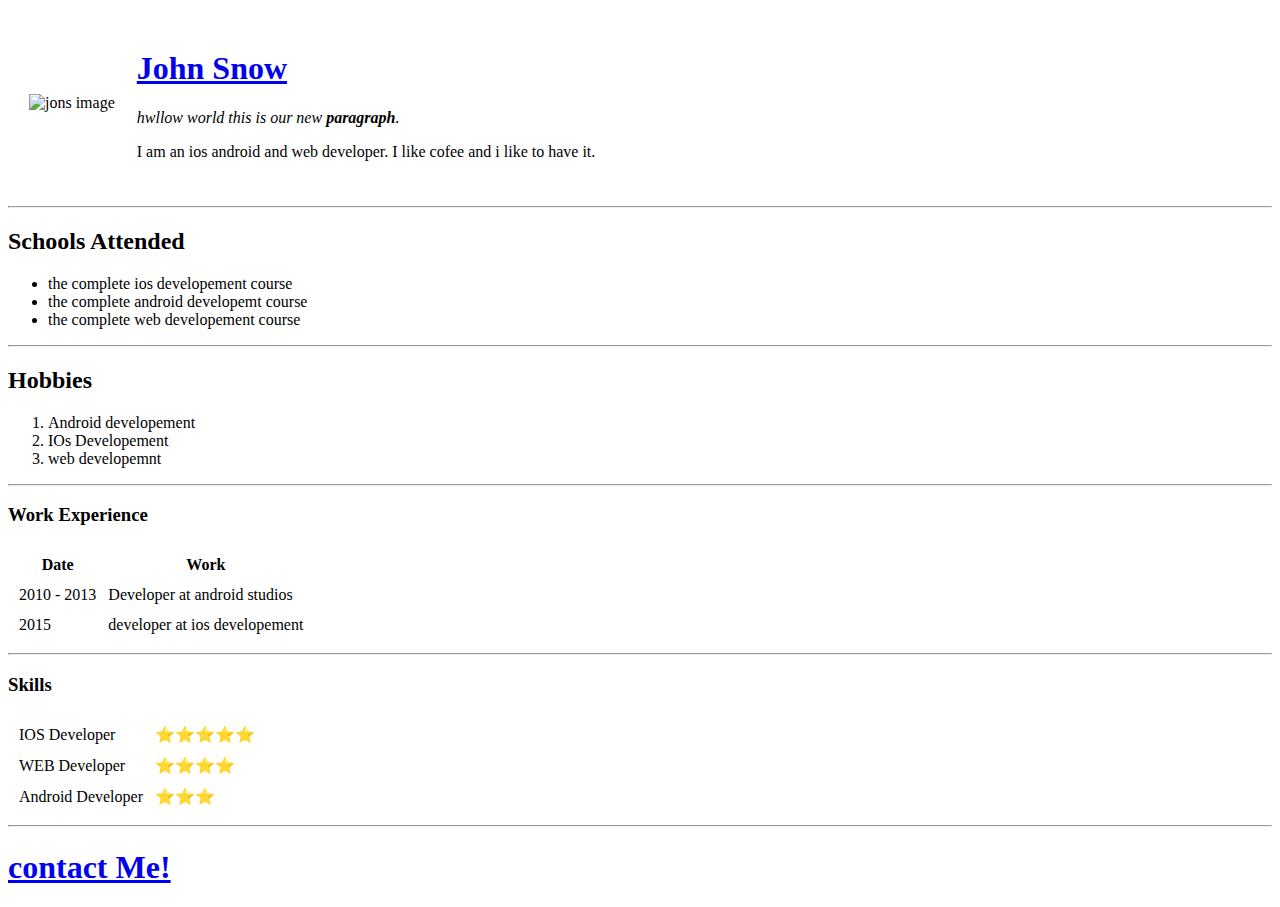
==== index.html @ 8ed2302a "my cv" ====
<!DOCTYPE html>
<html lang="en" dir="ltr">

<head>
  <meta charset="utf-8">
  <title></title>
</head>

<body>
  <table cellspacing="20">
    <tr>
      <td><img src="https://upload.wikimedia.org/wikipedia/en/3/30/Jon_Snow_Season_8.png" alt="jons image"></td>
      <td><h1> <a href="https://www.google.com/">John Snow</a></h1>
      <p><em>hwllow world this is our new <strong>paragraph</strong>.</em></p>
      <p>I am an ios android and web developer. I like cofee and i like to have it.</p></td>
    </tr>
  </table>


  <hr>
  <h2>Schools Attended</h2>
  <ul>
    <li>the complete ios developement course</li>
    <li>the complete android developemt course</li>
    <li>the complete web developement course</li>
  </ul>
  <hr>
  <h2>Hobbies</h2>
  <ol>
    <li>Android developement</li>
    <li>IOs Developement</li>
    <li>web developemnt</li>
  </ol>
  <hr>
  <h3>Work Experience</h3>
  <table cellspacing="10">
    <thead>
      <tr>
        <th>Date</th>
        <th>Work</th>
      </tr>
    </thead>
    <tbody>
      <tr>
        <td>2010 - 2013</td>
        <td>Developer at android studios</td>
      </tr>
      <tr>
        <td>2015</td>
        <td>developer at ios developement</td>
      </tr>
    </tbody>
  </table>
  <hr>
  <h3>Skills</h3>
  <table cellspacing="10">
    <tr>
      <td>IOS Developer</td>
      <td>⭐️⭐️⭐️⭐️⭐️</td>
    </tr>
    <tr>
      <td>WEB Developer</td>
      <td>⭐️⭐️⭐️⭐️</td>
    </tr>
    <tr>
      <td>Android Developer</td>
      <td>⭐️⭐️⭐️</td>
    </tr>
  </table>
  <hr>
  <h1><a href="contactme.html">contact Me!</a></h1>
</body>

</html>
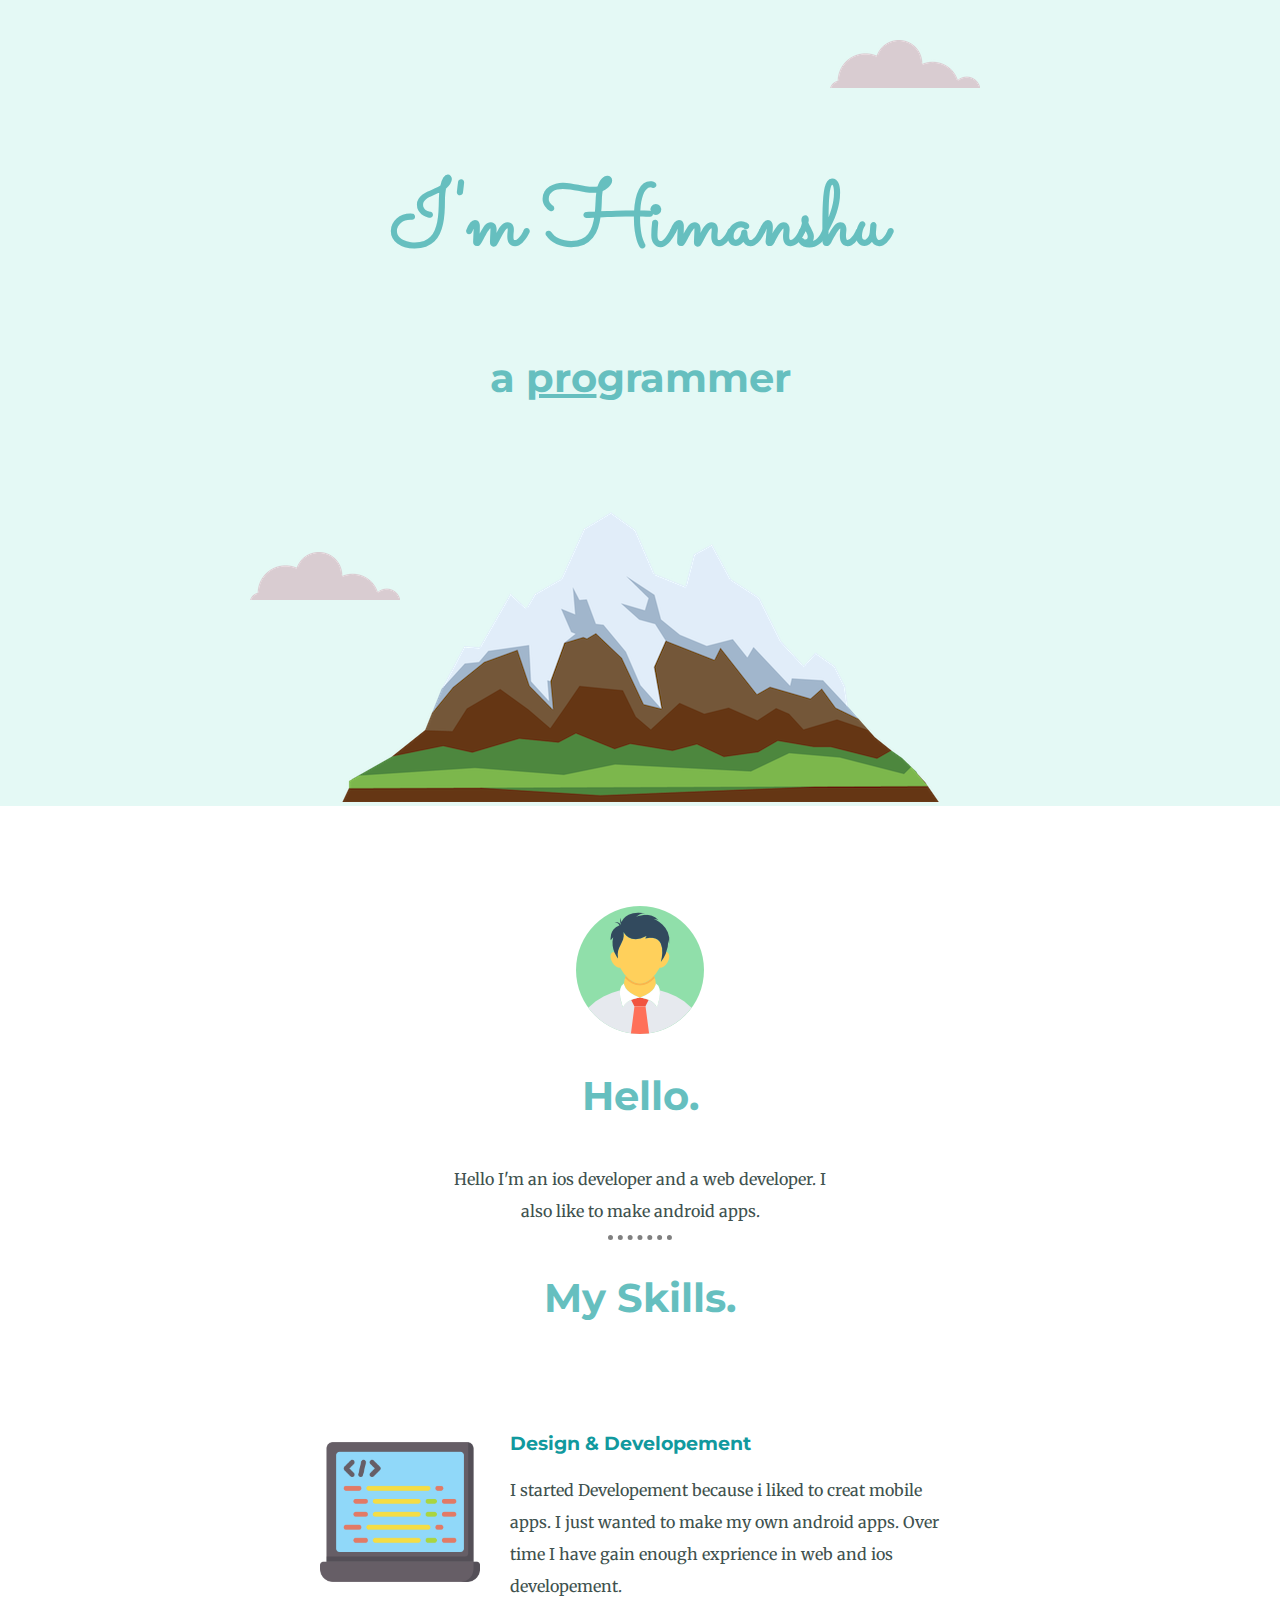
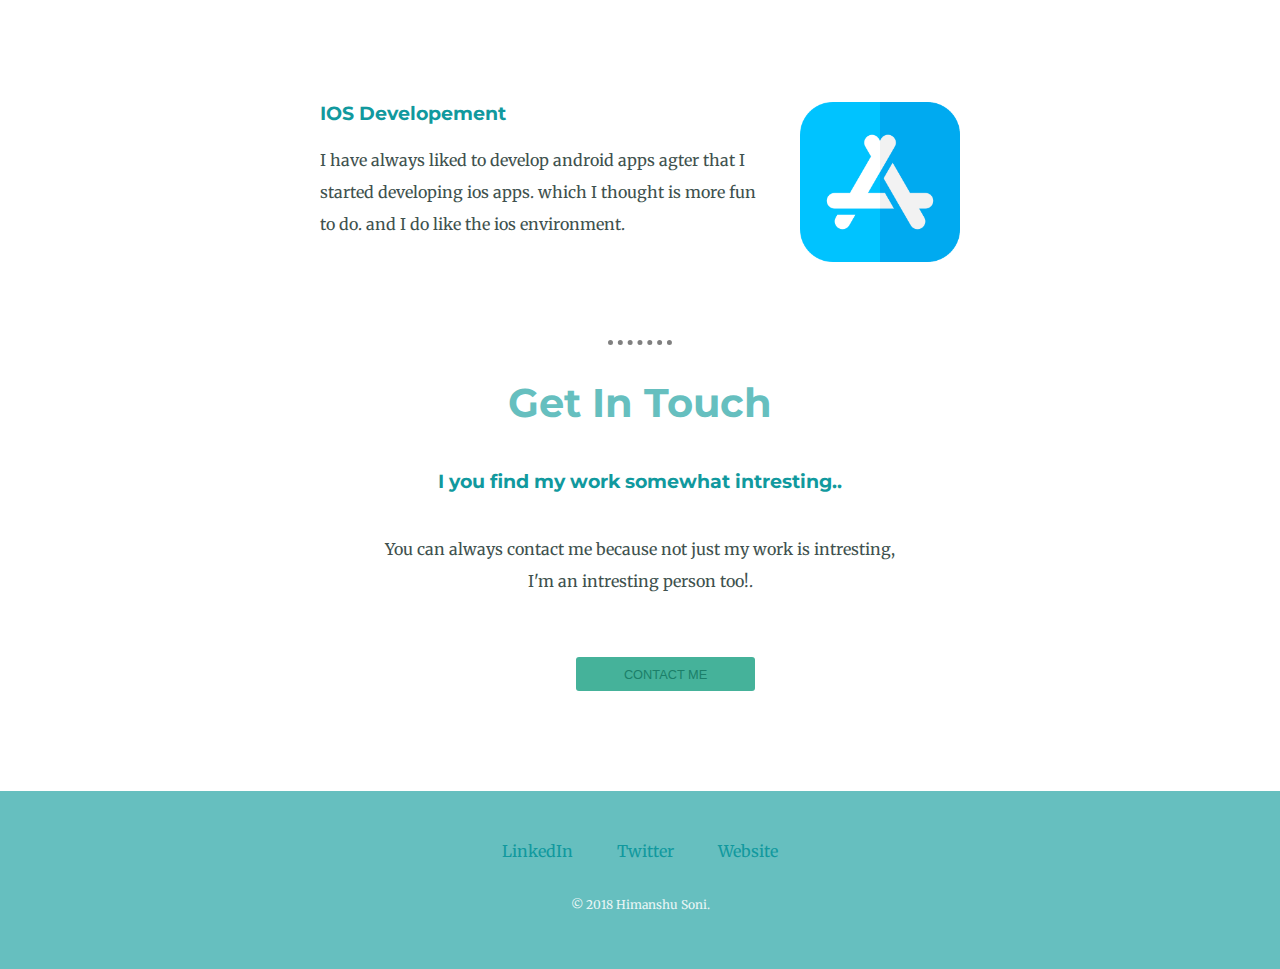
==== commit 8b7f41a5: "Add files via upload" ====
--- a/index.html
+++ b/index.html
@@ -1,74 +1,59 @@
 <!DOCTYPE html>
-<html lang="en" dir="ltr">
+<html>
+  <head>
+    <meta charset="utf-8">
+    <title>Himanshu</title>
+    <link rel="stylesheet" href="css/styles.css">
+    <link href="https://fonts.googleapis.com/css?family=Merriweather|Montserrat|Sacramento&display=swap" rel="stylesheet">
+  </head>
+  <!----------------------------------------------------------------------------------------->
+  <body>
+    <div class="top-container">
+      <img class="top-cloud" src="images/cloud.png" alt="cloud-image">
+      <h1>I'm Himanshu</h1>
+      <h2>a <span class="pro">pro</span>grammer</h2>
+      <img class="bottom-cloud" src="images/cloud.png" alt="cloud-image">
+      <img src="images/mountain.png" alt="mountain-image">
+    </div>
+    <!------------------------------------------------------------------------------------------>
+    <div class="middle-container">
+      <div class="profile">
+        <img src="images/man.png" alt="my profile image">
+        <h2>Hello.</h2>
+        <p class="intro"> Hello I'm an ios developer and a web developer. I also like to make android apps.</p>
+      </div>
+      <hr>
+      <div class="skills">
+        <h2>My Skills.</h2>
+        <div class="skill-row">
+          <img class="img-one" src="images/coding.png" alt="skill image">
+          <h3>Design & Developement</h3>
+          <p>I started Developement because i liked to creat mobile apps. I just wanted to make my own android apps. Over time I have gain enough exprience in web and ios developement.</p>
+        </div>
+        <div class="skill-row">
+          <img class="img-two" src="images/app-store.png" alt="skill image">
+          <h3>IOS Developement</h3>
+          <p>I have always liked to develop android apps agter that I started developing ios apps. which I thought is more fun to do. and I do like the ios environment.</p>
+        </div>
+      </div>
+      <hr>
+      <div class="contact-me">
+        <h2>Get In Touch</h2>
+        <h3>I you find my work somewhat intresting..</h3>
+        <p class="contact-message">You can always contact me because not just my work is intresting, I'm an intresting person too!.</p>
+        <a href="#" class="btn">CONTACT ME</a>
+      </div>
+    </div>
+<!-------------------------------------------------------------------------------------------------->
 
-<head>
-  <meta charset="utf-8">
-  <title></title>
-</head>
-
-<body>
-  <table cellspacing="20">
-    <tr>
-      <td><img src="https://upload.wikimedia.org/wikipedia/en/3/30/Jon_Snow_Season_8.png" alt="jons image"></td>
-      <td><h1> <a href="https://www.google.com/">John Snow</a></h1>
-      <p><em>hwllow world this is our new <strong>paragraph</strong>.</em></p>
-      <p>I am an ios android and web developer. I like cofee and i like to have it.</p></td>
-    </tr>
-  </table>
+    <div class="bottom-container">
+      <a class="footer-link" href="https://www.linkedin.com/">LinkedIn</a>
+      <a class="footer-link" href="https://twitter.com/">Twitter</a>
+      <a class="footer-link" href="https://www.appbrewery.co/">Website</a>
+      <p class="copyright">© 2018 Himanshu Soni.</p>
+    </div>
 
 
-  <hr>
-  <h2>Schools Attended</h2>
-  <ul>
-    <li>the complete ios developement course</li>
-    <li>the complete android developemt course</li>
-    <li>the complete web developement course</li>
-  </ul>
-  <hr>
-  <h2>Hobbies</h2>
-  <ol>
-    <li>Android developement</li>
-    <li>IOs Developement</li>
-    <li>web developemnt</li>
-  </ol>
-  <hr>
-  <h3>Work Experience</h3>
-  <table cellspacing="10">
-    <thead>
-      <tr>
-        <th>Date</th>
-        <th>Work</th>
-      </tr>
-    </thead>
-    <tbody>
-      <tr>
-        <td>2010 - 2013</td>
-        <td>Developer at android studios</td>
-      </tr>
-      <tr>
-        <td>2015</td>
-        <td>developer at ios developement</td>
-      </tr>
-    </tbody>
-  </table>
-  <hr>
-  <h3>Skills</h3>
-  <table cellspacing="10">
-    <tr>
-      <td>IOS Developer</td>
-      <td>⭐️⭐️⭐️⭐️⭐️</td>
-    </tr>
-    <tr>
-      <td>WEB Developer</td>
-      <td>⭐️⭐️⭐️⭐️</td>
-    </tr>
-    <tr>
-      <td>Android Developer</td>
-      <td>⭐️⭐️⭐️</td>
-    </tr>
-  </table>
-  <hr>
-  <h1><a href="contactme.html">contact Me!</a></h1>
-</body>
 
+  </body>
 </html>
--- a/css/styles.css
+++ b/css/styles.css
@@ -0,0 +1,120 @@
+body {
+  color: #40514E;
+  margin: 0;
+  text-align: center;
+  font-family: 'Merriweather', serif;
+
+}
+h1 {
+  font-size: 5.625em;
+  margin-top: 50px auto 0 auto;
+  font-family: 'Sacramento', cursive;
+  color: #66BFBF;
+}
+h2 {
+  font-family: 'Montserrat', sans-serif;
+  font-size: 2.5rem;
+  color: #66BFBF;
+  font-weight: bold;
+  padding-bottom: 10px;
+}
+h3 {
+  font-family: 'Montserrat', sans-serif;
+  color: #11999E;
+}
+a{
+  color: #11999E;
+}
+hr{
+  border-style: none;
+  border-top-style: dotted;
+  border-color: grey;
+  border-width: 5px;
+  width: 5%;
+}
+a {
+  color: #11999E;
+  margin: 10px 20px;
+  text-decoration: none;
+}
+a:hover{
+  color: #EAF6F6;
+}
+p{
+  line-height: 2;
+}
+
+.top-container{
+  background-color: #E4F9F5;
+  padding-top: 100px;
+}
+
+.middle-container{
+margin: 100px 0;
+}
+.bottom-container{
+background-color: #66BFBF;
+padding: 50px 0 20px;
+}
+.skill-row{
+  width: 50%;
+  margin: 100px auto 100px auto;
+  text-align: left;
+
+}
+.pro{
+  text-decoration: underline;
+}
+.intro{
+  width: 30%;
+  margin: auto;
+}
+.contact-message{
+  width: 40%;
+  margin: 40px auto 60px;
+}
+.copyright{
+  color: #EAF6F6;
+  font-size: 0.75rem;
+  padding: 20px 0;
+}
+.top-cloud{
+  position: absolute;
+  right: 300px;
+  top: 40px;
+}
+.bottom-cloud{
+  position: absolute;
+  left: 250px;
+  bottom: 300px;
+}
+.img-one{
+  width: 25%;
+  float: left;
+  margin-right: 30px;
+}
+.img-two{
+  width: 25%;
+  float: right;
+  margin-left: 30px;
+}
+.btn{
+  font-size: .8em;
+    text-align: center;
+    display: block;
+    width: 10%;
+    margin-left: 45%;
+    margin-right: 45%;
+    position: relative;
+    background: #45b29a;
+    padding: .75em 2em .75em 2em;
+    color: #1b7f69;
+    text-decoration: none;
+    border-radius: 3px;
+    -webkit-border-radius: 3px;
+    -moz-border-radius: 3px;
+    font-weight: 400;
+    border: 0;
+    font-family: brandon-grotesque,HelveticaNeue-Light,"Helvetica Neue Light","Helvetica Neue",Helvetica,Arial,"Lucida Grande",sans-serif;
+    text-transform: uppercase;
+}
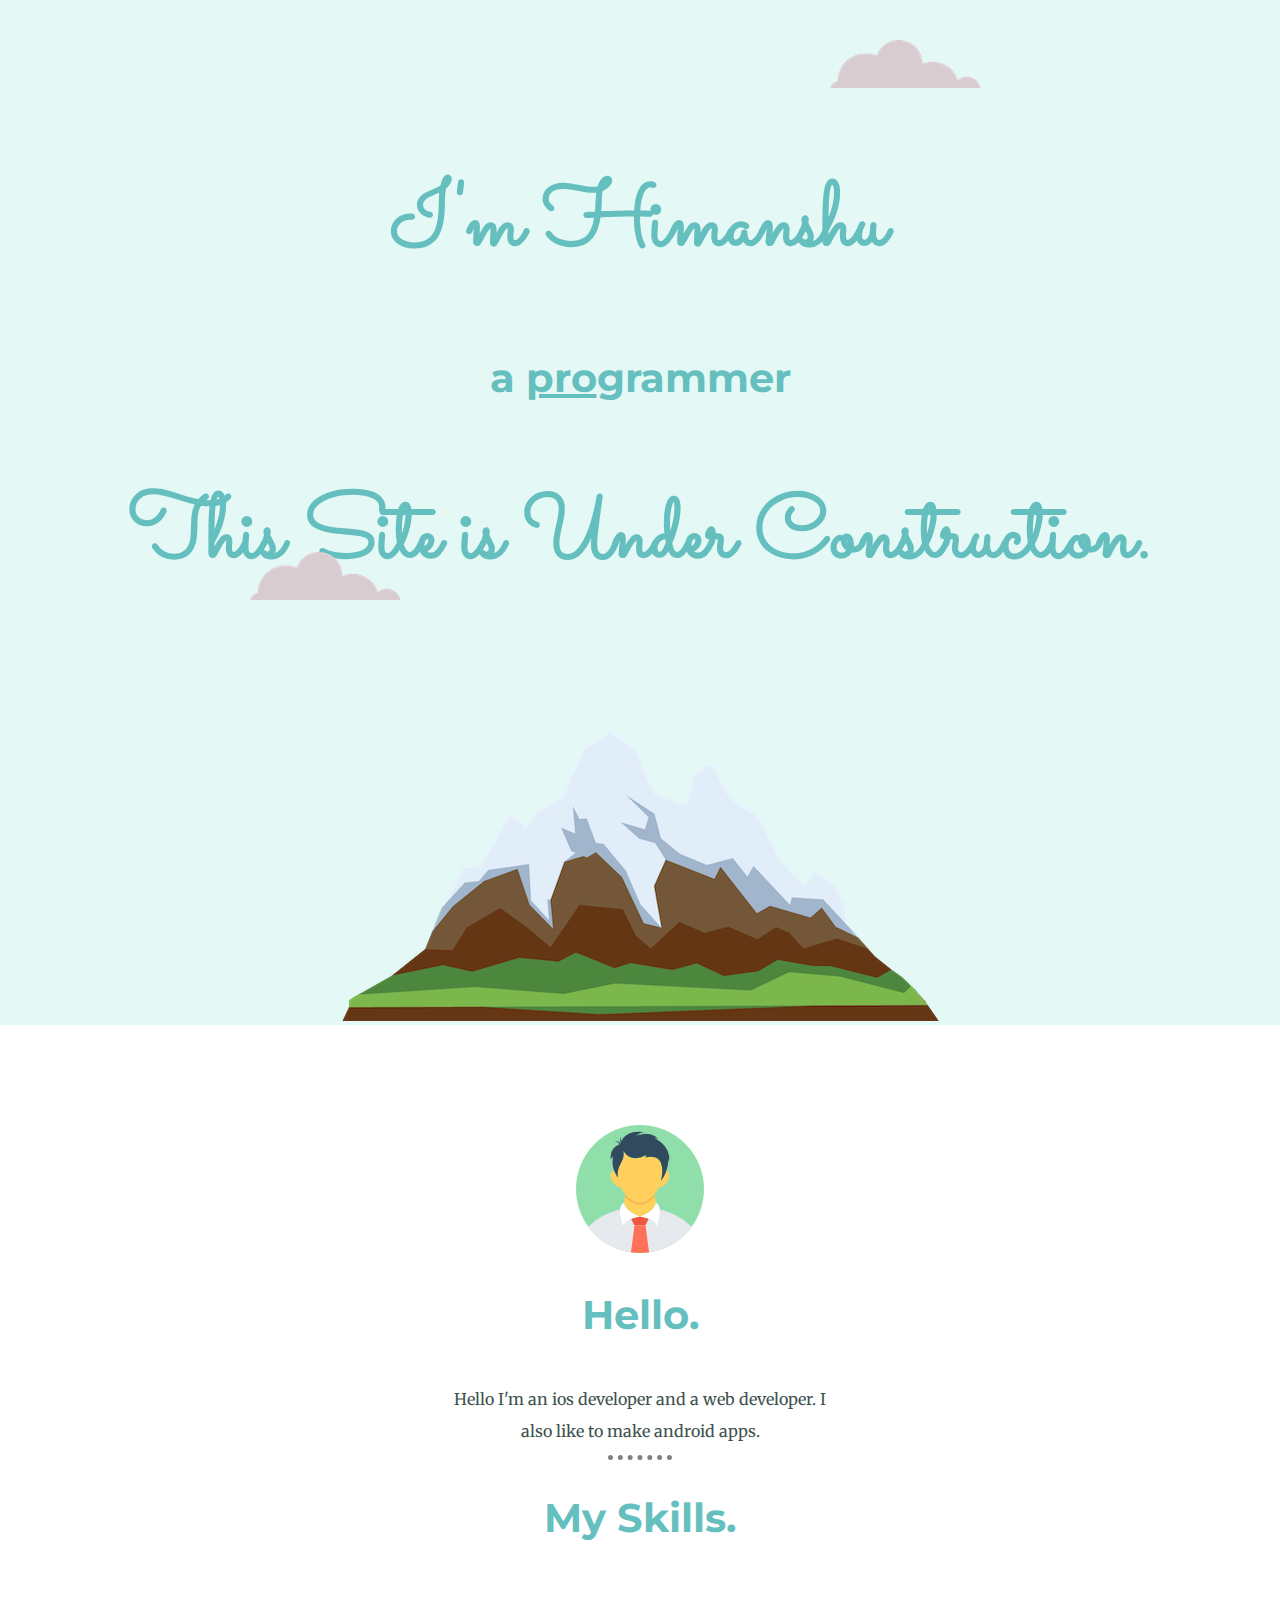
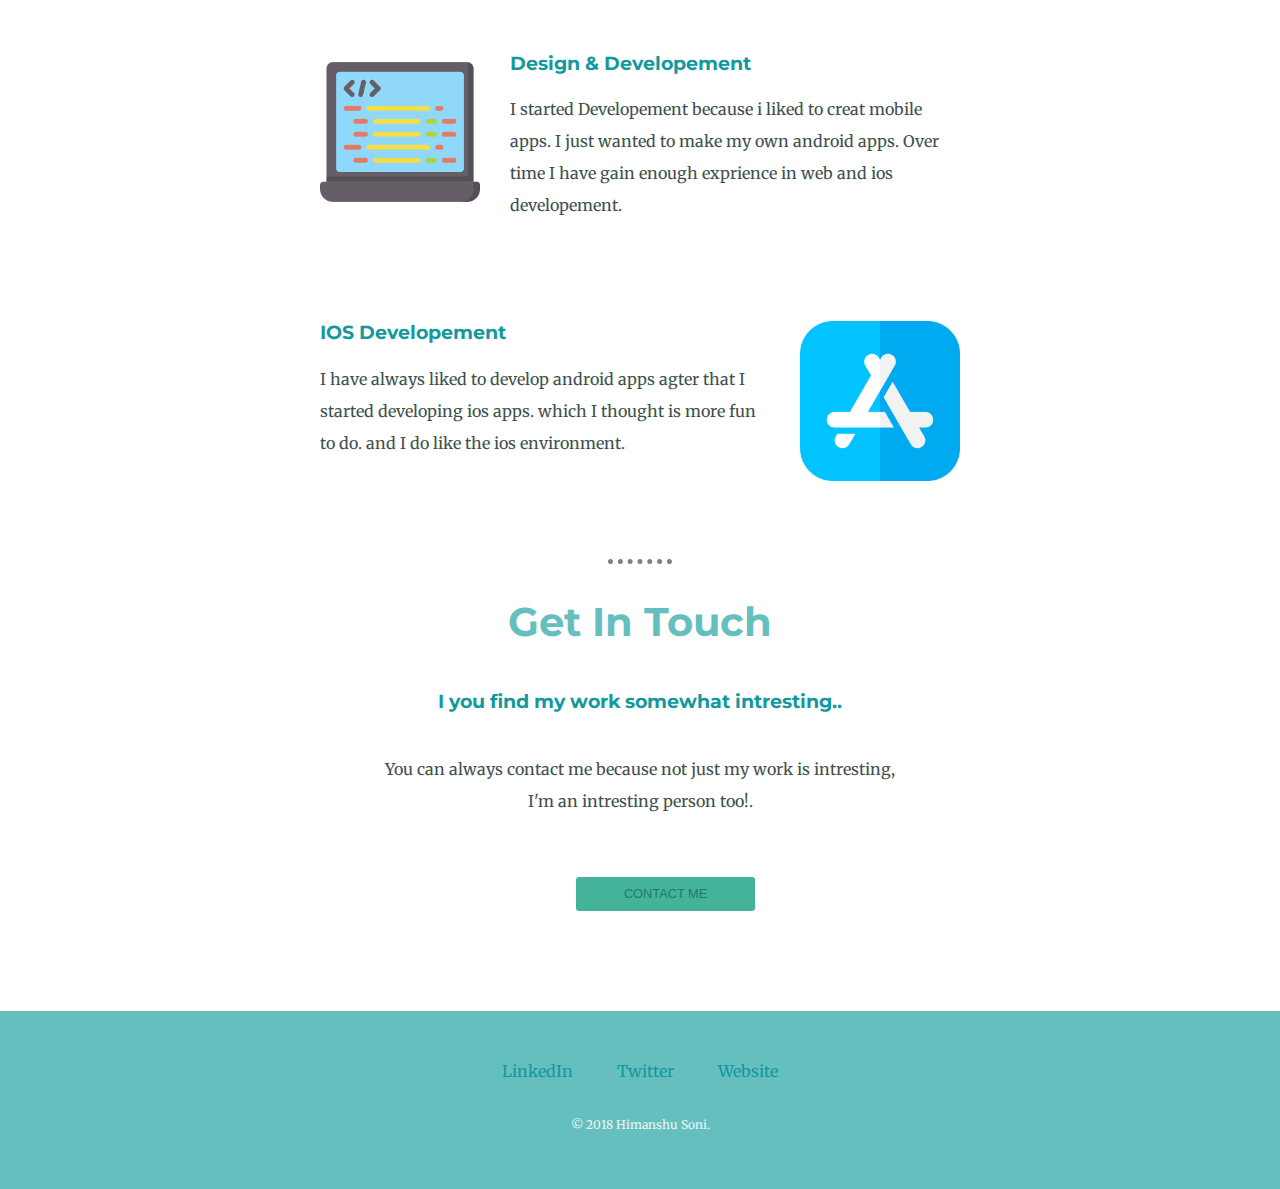
==== commit 7fe8ea54: "Update index.html" ====
--- a/index.html
+++ b/index.html
@@ -12,6 +12,7 @@
       <img class="top-cloud" src="images/cloud.png" alt="cloud-image">
       <h1>I'm Himanshu</h1>
       <h2>a <span class="pro">pro</span>grammer</h2>
+      <h1>This Site is Under Construction.</h1>
       <img class="bottom-cloud" src="images/cloud.png" alt="cloud-image">
       <img src="images/mountain.png" alt="mountain-image">
     </div>
